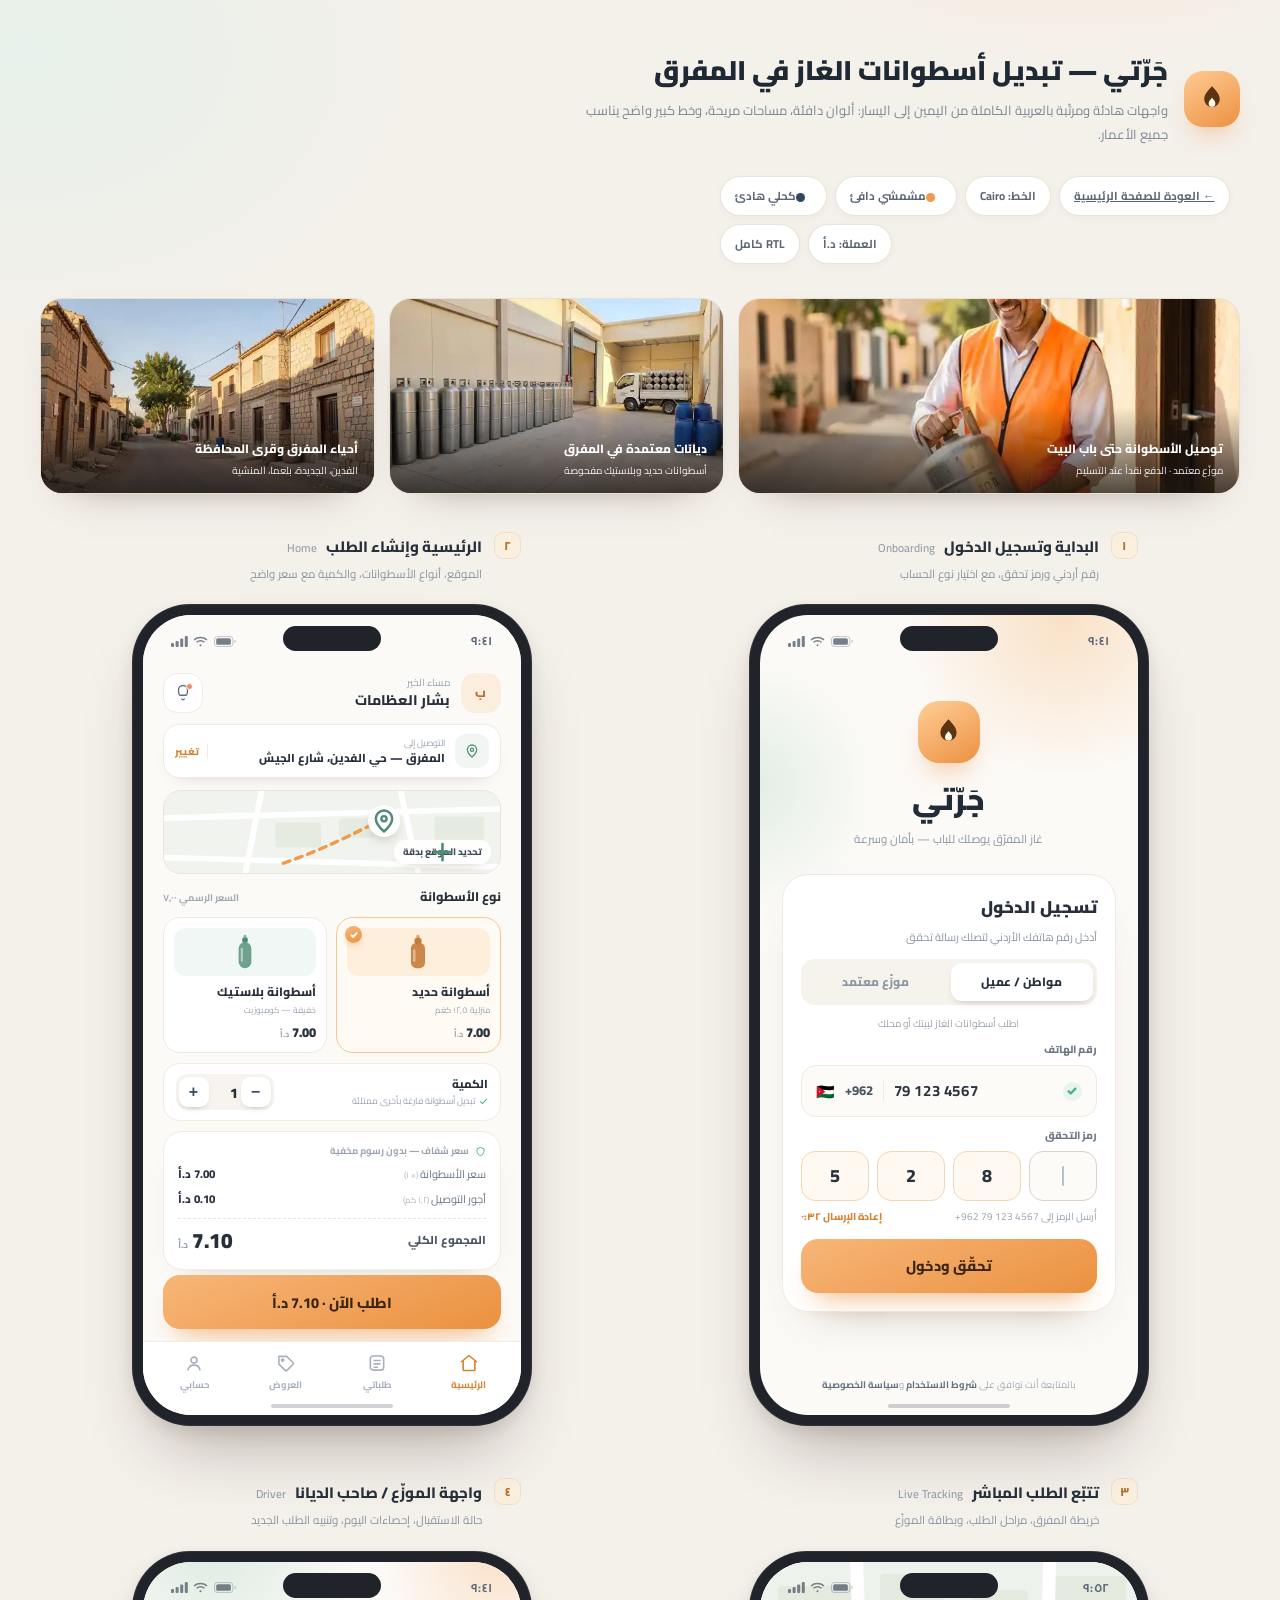
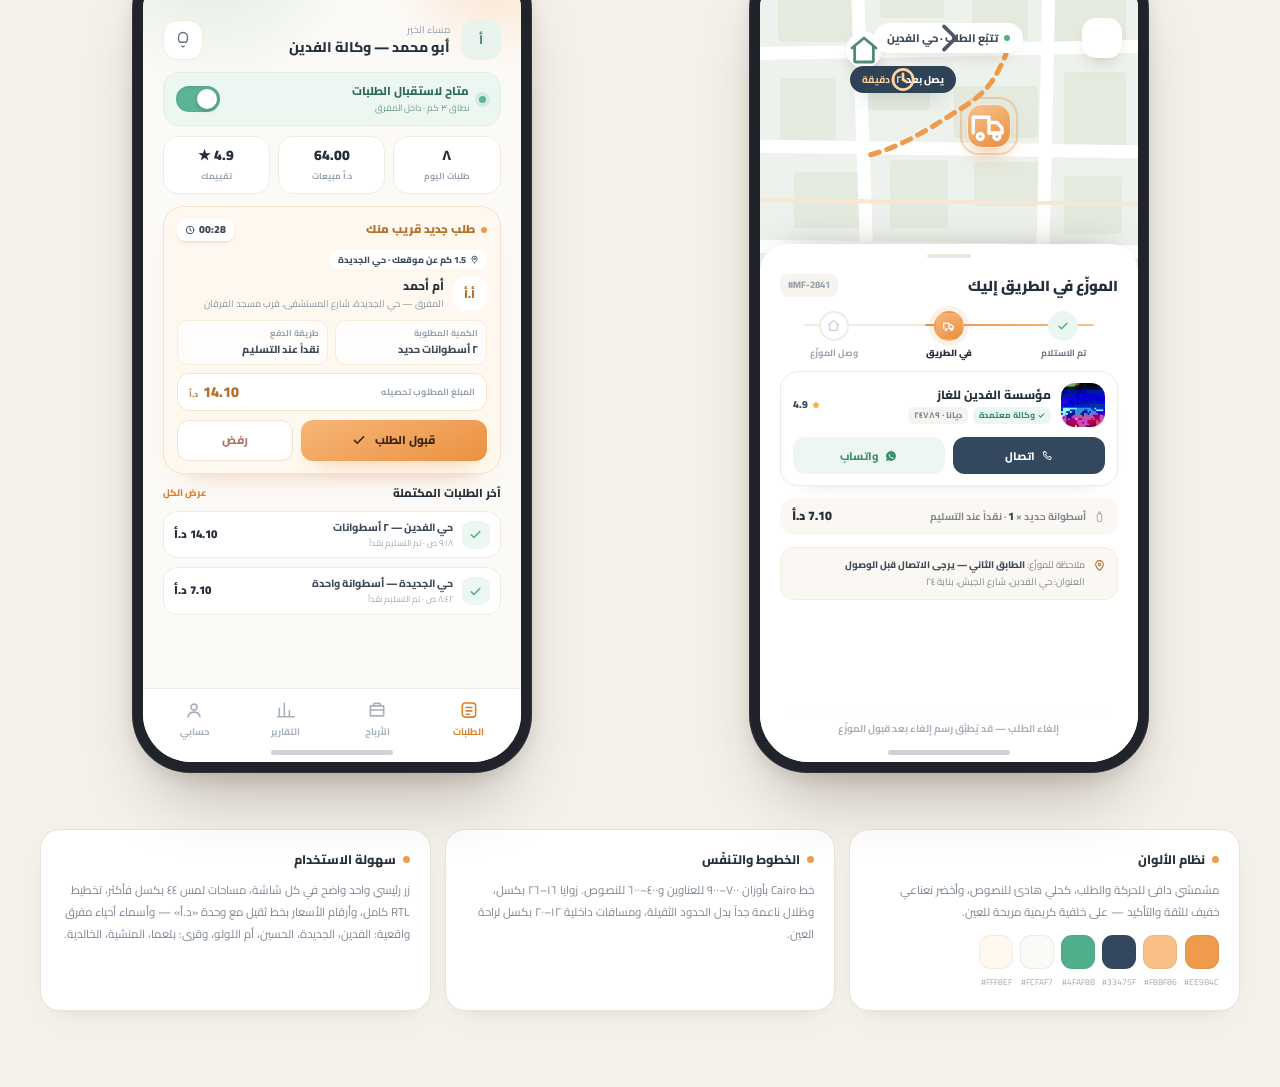
==== screens.html @ 7247aceb "feat: new landing page and Flutter app with auth, ordering and tracking Adds the RTL landing page as" ====
<!DOCTYPE html>
<html lang="ar" dir="rtl">
<head>
<meta charset="utf-8" />
<meta name="viewport" content="width=device-width, initial-scale=1" />
<title>جَرّتي — شاشات التطبيق | غاز المفرق</title>
<link rel="preconnect" href="https://fonts.googleapis.com">
<link rel="preconnect" href="https://fonts.gstatic.com" crossorigin>
<link href="https://fonts.googleapis.com/css2?family=Cairo:wght@400;500;600;700;800;900&display=swap" rel="stylesheet">
<link rel="stylesheet" href="styles.css">
<link rel="icon" href="image/png,%3Csvg xmlns='http://www.w3.org/2000/svg' viewBox='0 0 24 26'%3E%3Cpath d='M12 1.6c3.4 3.9 7.2 7.2 7.2 12.1a7.2 7.2 0 1 1-14.4 0C4.8 8.8 8.6 5.5 12 1.6Z' fill='%23EE9B4C'/%3E%3C/svg%3E">
</head>
<body>

<header class="page-head">
  <div class="brand">
    <div class="brand-mark">
      <svg width="26" height="29" viewBox="0 0 24 26" fill="none">
        <path d="M12 1.6c3.4 3.9 7.2 7.2 7.2 12.1a7.2 7.2 0 1 1-14.4 0C4.8 8.8 8.6 5.5 12 1.6Z" fill="#5B3512"/>
        <path d="M12 12.4c1.6 1.9 3.1 3.3 3.1 5.2a3.1 3.1 0 1 1-6.2 0c0-1.9 1.5-3.3 3.1-5.2Z" fill="#FFF6E8"/>
      </svg>
    </div>
    <div>
      <h1>جَرّتي — تبديل أسطوانات الغاز في المفرق</h1>
      <p>واجهات هادئة ومرتّبة بالعربية الكاملة من اليمين إلى اليسار: ألوان دافئة، مساحات مريحة، وخط كبير واضح يناسب جميع الأعمار.</p>
    </div>
  </div>
  <div class="meta">
    <a class="chip" href="index.html">← العودة للصفحة الرئيسية</a>
    <span class="chip">الخط: Cairo</span>
    <span class="chip"><span class="sw" style="background:#EE9B4C"></span>مشمشي دافئ</span>
    <span class="chip"><span class="sw" style="background:#33475F"></span>كحلي هادئ</span>
    <span class="chip">العملة: د.أ</span>
    <span class="chip">RTL كامل</span>
  </div>
</header>

<section class="hero-band">
  <figure class="hp">
    <img src="img/delivery.webp" alt="موزّع غاز يحمل أسطوانة إلى باب المنزل" />
    <figcaption>توصيل الأسطوانة حتى باب البيت<small>موزّع معتمد · الدفع نقداً عند التسليم</small></figcaption>
  </figure>
  <figure class="hp">
    <img src="img/warehouse.webp" alt="ديانا غاز في المفرق" />
    <figcaption>ديانات معتمدة في المفرق<small>أسطوانات حديد وبلاستيك مفحوصة</small></figcaption>
  </figure>
  <figure class="hp">
    <img src="img/mafraq.webp" alt="حي سكني في المفرق" />
    <figcaption>أحياء المفرق وقرى المحافظة<small>الفدين، الجديدة، بلعما، المنشية</small></figcaption>
  </figure>
</section>

<main class="screens">

  <!-- ======================= SCREEN 1 ======================= -->
  <section class="screen">
    <div class="cap">
      <b>١</b>
      <div>
        <h2>البداية وتسجيل الدخول <small>Onboarding</small></h2>
        <p>رقم أردني ورمز تحقق، مع اختيار نوع الحساب</p>
      </div>
    </div>

    <div class="device">
      <div class="phone">
        <div class="island"></div>
        <div class="statusbar">
          <span>٩:٤١</span>
          <div class="sig">
            <svg width="17" height="11" viewBox="0 0 17 11" fill="currentColor"><rect x="0" y="7" width="3" height="4" rx="1"/><rect x="4.6" y="5" width="3" height="6" rx="1"/><rect x="9.2" y="2.6" width="3" height="8.4" rx="1"/><rect x="13.8" y="0" width="3" height="11" rx="1"/></svg>
            <svg width="15" height="11" viewBox="0 0 16 12" fill="none" stroke="currentColor" stroke-width="1.6"><path d="M1 4.2A11 11 0 0 1 15 4.2"/><path d="M3.6 6.8a7.2 7.2 0 0 1 8.8 0"/><circle cx="8" cy="10" r="1.1" fill="currentColor" stroke="none"/></svg>
            <svg width="24" height="11" viewBox="0 0 24 12" fill="none"><rect x="0.6" y="0.6" width="20" height="10.8" rx="3" stroke="currentColor" stroke-opacity=".45"/><rect x="2.4" y="2.4" width="16" height="7.2" rx="1.8" fill="currentColor"/><path d="M22.4 4.2v3.6c1-.4 1.4-1 1.4-1.8s-.4-1.4-1.4-1.8Z" fill="currentColor" fill-opacity=".45"/></svg>
          </div>
        </div>

        <div class="scr-auth">
          <div class="auth-brand">
            <div class="logo-tile">
              <svg width="27" height="30" viewBox="0 0 24 26" fill="none">
                <path d="M12 1.6c3.4 3.9 7.2 7.2 7.2 12.1a7.2 7.2 0 1 1-14.4 0C4.8 8.8 8.6 5.5 12 1.6Z" fill="#5B3512"/>
                <path d="M12 12.4c1.6 1.9 3.1 3.3 3.1 5.2a3.1 3.1 0 1 1-6.2 0c0-1.9 1.5-3.3 3.1-5.2Z" fill="#FFF6E8"/>
              </svg>
            </div>
            <h1>جَرّتي</h1>
            <p>غاز المفرّق يوصلك للباب — بأمان وسرعة</p>
          </div>

          <div class="auth-card">
            <h2>تسجيل الدخول</h2>
            <p class="hint">أدخل رقم هاتفك الأردني لتصلك رسالة تحقق</p>

            <div class="seg">
              <div class="seg-opt on">مواطن / عميل</div>
              <div class="seg-opt">موزّع معتمد</div>
            </div>
            <p class="seg-note">اطلب أسطوانات الغاز لبيتك أو محلك</p>

            <label class="lab">رقم الهاتف</label>
            <div class="input">
              <span class="flag">🇯🇴</span>
              <span class="cc">+962</span>
              <span class="num">79 123 4567</span>
              <span class="ok">
                <svg width="10" height="10" viewBox="0 0 12 12" fill="none" stroke="currentColor" stroke-width="2.8" stroke-linecap="round" stroke-linejoin="round"><path d="M2 6.4 4.6 9 10 3.2"/></svg>
              </span>
            </div>

            <label class="lab">رمز التحقق</label>
            <div class="otp-row">
              <div class="otp filled">5</div>
              <div class="otp filled">2</div>
              <div class="otp filled">8</div>
              <div class="otp caret"></div>
            </div>
            <div class="otp-meta">
              <span>أُرسل الرمز إلى ‎+962 79 123 4567‎</span>
              <b>إعادة الإرسال ٠:٣٢</b>
            </div>

            <button class="btn btn-primary">تحقّق ودخول</button>
          </div>

          <p class="terms">بالمتابعة أنت توافق على <b>شروط الاستخدام</b> و<b>سياسة الخصوصية</b></p>
        </div>

        <div class="home-ind"></div>
      </div>
    </div>
  </section>

  <!-- ======================= SCREEN 2 ======================= -->
  <section class="screen">
    <div class="cap">
      <b>٢</b>
      <div>
        <h2>الرئيسية وإنشاء الطلب <small>Home</small></h2>
        <p>الموقع، أنواع الأسطوانات، والكمية مع سعر واضح</p>
      </div>
    </div>

    <div class="device">
      <div class="phone">
        <div class="island"></div>
        <div class="statusbar">
          <span>٩:٤١</span>
          <div class="sig">
            <svg width="17" height="11" viewBox="0 0 17 11" fill="currentColor"><rect x="0" y="7" width="3" height="4" rx="1"/><rect x="4.6" y="5" width="3" height="6" rx="1"/><rect x="9.2" y="2.6" width="3" height="8.4" rx="1"/><rect x="13.8" y="0" width="3" height="11" rx="1"/></svg>
            <svg width="15" height="11" viewBox="0 0 16 12" fill="none" stroke="currentColor" stroke-width="1.6"><path d="M1 4.2A11 11 0 0 1 15 4.2"/><path d="M3.6 6.8a7.2 7.2 0 0 1 8.8 0"/><circle cx="8" cy="10" r="1.1" fill="currentColor" stroke="none"/></svg>
            <svg width="24" height="11" viewBox="0 0 24 12" fill="none"><rect x="0.6" y="0.6" width="20" height="10.8" rx="3" stroke="currentColor" stroke-opacity=".45"/><rect x="2.4" y="2.4" width="16" height="7.2" rx="1.8" fill="currentColor"/><path d="M22.4 4.2v3.6c1-.4 1.4-1 1.4-1.8s-.4-1.4-1.4-1.8Z" fill="currentColor" fill-opacity=".45"/></svg>
          </div>
        </div>

        <div class="app-head">
          <div class="greet-row">
            <div class="avatar">ب</div>
            <div class="greet">
              <span>مساء الخير</span>
              <b>بشار العظامات</b>
            </div>
            <div class="icon-btn">
              <svg width="18" height="18" viewBox="0 0 24 24" fill="none" stroke="currentColor" stroke-width="1.8" stroke-linecap="round"><path d="M18 8a6 6 0 1 0-12 0c0 6 2 7 2 7h8s2-1 2-7Z"/><path d="M10.3 20a2 2 0 0 0 3.4 0"/></svg>
              <span class="dot"></span>
            </div>
          </div>

          <div class="loc-pill">
            <span class="loc-ico">
              <svg width="16" height="16" viewBox="0 0 24 24" fill="none" stroke="currentColor" stroke-width="1.9" stroke-linecap="round" stroke-linejoin="round"><path d="M12 21s7-6.1 7-11a7 7 0 1 0-14 0c0 4.9 7 11 7 11Z"/><circle cx="12" cy="10" r="2.4"/></svg>
            </span>
            <div class="lt">
              <span>التوصيل إلى</span>
              <b>المفرق — حي الفدين، شارع الجيش</b>
            </div>
            <span class="loc-change">تغيير</span>
          </div>
        </div>

        <div class="map-strip">
          <svg viewBox="0 0 338 84" preserveAspectRatio="none">
            <rect width="338" height="84" fill="#F1F3EE"/>
            <g stroke="#FFFFFF" stroke-width="6" stroke-linecap="round">
              <path d="M-10 28 L348 18"/>
              <path d="M-10 68 L348 78"/>
              <path d="M100 -10 L80 94"/>
              <path d="M236 -10 L258 94"/>
            </g>
            <g fill="#E6EBE2">
              <rect x="112" y="32" width="46" height="26" rx="3"/>
              <rect x="176" y="28" width="36" height="20" rx="3"/>
              <rect x="272" y="26" width="50" height="24" rx="3"/>
            </g>
            <path d="M120 74 C 160 60, 190 44, 218 30" fill="none" stroke="#EE9B4C" stroke-width="3.5" stroke-linecap="round" stroke-dasharray="7 6"/>
          </svg>
          <div class="marker" style="left:61%;top:14px;width:32px;height:32px;border-radius:50%;background:#fff;color:#4E8C74;border:2.5px solid #fff;box-shadow:0 6px 14px -8px rgba(60,48,34,.6)">
            <svg width="14" height="14" viewBox="0 0 24 24" fill="none" stroke="currentColor" stroke-width="2.1" stroke-linecap="round" stroke-linejoin="round"><path d="M12 21s7-6.1 7-11a7 7 0 1 0-14 0c0 4.9 7 11 7 11Z"/><circle cx="12" cy="10" r="2.2"/></svg>
          </div>
          <div class="mm-chip">
            <svg width="10" height="10" viewBox="0 0 24 24" fill="none" stroke="#4E8C74" stroke-width="2.6" stroke-linecap="round"><path d="M4 12h16M12 4v16"/></svg>
            تحديد الموقع بدقة
          </div>
        </div>

        <div class="body-pad">
          <div class="sec-head">
            <h3>نوع الأسطوانة</h3>
            <span>السعر الرسمي ٧٫٠٠</span>
          </div>

          <div class="cyl-grid">
            <div class="cyl on">
              <div class="sel">
                <svg width="8" height="8" viewBox="0 0 12 12" fill="none" stroke="currentColor" stroke-width="2.8" stroke-linecap="round" stroke-linejoin="round"><path d="M2 6.4 4.6 9 10 3.2"/></svg>
              </div>
              <div class="art">
                <svg width="24" height="38" viewBox="0 0 34 52" fill="none">
                  <rect x="7" y="13" width="20" height="36" rx="8" fill="currentColor" opacity=".9"/>
                  <rect x="12" y="6" width="10" height="9" rx="3" fill="currentColor"/>
                  <rect x="14.5" y="2" width="5" height="5" rx="2" fill="currentColor" opacity=".65"/>
                  <rect x="10" y="22" width="3.5" height="18" rx="1.8" fill="#fff" opacity=".4"/>
                </svg>
              </div>
              <h4>أسطوانة حديد</h4>
              <div class="sub">منزلية ١٢٫٥ كغم</div>
              <div class="pr">7.00 <i>د.أ</i></div>
            </div>

            <div class="cyl two">
              <div class="art">
                <svg width="24" height="38" viewBox="0 0 34 52" fill="none">
                  <rect x="8" y="12" width="18" height="37" rx="9" fill="currentColor" opacity=".8"/>
                  <rect x="13" y="5" width="8" height="8" rx="3" fill="currentColor"/>
                  <rect x="15" y="1.5" width="4" height="4" rx="2" fill="currentColor" opacity=".65"/>
                  <rect x="11" y="20" width="3" height="20" rx="1.5" fill="#fff" opacity=".5"/>
                </svg>
              </div>
              <h4>أسطوانة بلاستيك</h4>
              <div class="sub">خفيفة — كومبوزيت</div>
              <div class="pr">7.00 <i>د.أ</i></div>
            </div>
          </div>

          <div class="qty-row">
            <div class="qt">
              <b>الكمية</b>
              <span>
                <svg width="9" height="9" viewBox="0 0 24 24" fill="none" stroke="#4FAF8B" stroke-width="3" stroke-linecap="round"><path d="M4 12.5 9 17.5 20 6.5"/></svg>
                تبديل أسطوانة فارغة بأخرى ممتلئة
              </span>
            </div>
            <div class="stepper">
              <button type="button">−</button>
              <span class="n">1</span>
              <button type="button">+</button>
            </div>
          </div>

          <div class="price-card">
            <div class="ph">
              <svg width="11" height="11" viewBox="0 0 24 24" fill="none" stroke="#4FAF8B" stroke-width="2"><path d="M12 3l7.5 3v5.5c0 4.6-3.1 8.3-7.5 9.5-4.4-1.2-7.5-4.9-7.5-9.5V6L12 3Z"/></svg>
              سعر شفاف — بدون رسوم مخفية
            </div>
            <div class="prow"><span>سعر الأسطوانة <span class="dash">(× ١)</span></span><b>7.00 د.أ</b></div>
            <div class="prow"><span>أجور التوصيل <span class="dash">(١٫٢ كم)</span></span><b>0.10 د.أ</b></div>
            <div class="pdiv"></div>
            <div class="ptotal">
              <span>المجموع الكلي</span>
              <span class="amt">7.10 <i>د.أ</i></span>
            </div>
          </div>
        </div>

        <div class="cta-wrap">
          <button class="btn btn-primary">
            اطلب الآن · 7.10 د.أ
          </button>
        </div>

        <nav class="tabbar">
          <div class="tab on">
            <span class="tart"><svg width="20" height="20" viewBox="0 0 24 24" fill="none" stroke="currentColor" stroke-width="1.9" stroke-linecap="round" stroke-linejoin="round"><path d="M3 10.5 12 3l9 7.5"/><path d="M5 9.8V20a1 1 0 0 0 1 1h12a1 1 0 0 0 1-1V9.8"/></svg></span>
            الرئيسية
          </div>
          <div class="tab">
            <span class="tart"><svg width="20" height="20" viewBox="0 0 24 24" fill="none" stroke="currentColor" stroke-width="1.9" stroke-linecap="round" stroke-linejoin="round"><rect x="4" y="3.5" width="16" height="17" rx="3.5"/><path d="M8.5 9h7M8.5 13h7M8.5 17h4"/></svg></span>
            طلباتي
          </div>
          <div class="tab">
            <span class="tart"><svg width="20" height="20" viewBox="0 0 24 24" fill="none" stroke="currentColor" stroke-width="1.9" stroke-linecap="round" stroke-linejoin="round"><path d="M20.5 13.5 13.5 20.5a2 2 0 0 1-2.8 0L3.5 13.3V4h9.3l7.7 7.7a1.9 1.9 0 0 1 0 1.8Z"/><circle cx="8" cy="8.4" r="1.3"/></svg></span>
            العروض
          </div>
          <div class="tab">
            <span class="tart"><svg width="20" height="20" viewBox="0 0 24 24" fill="none" stroke="currentColor" stroke-width="1.9" stroke-linecap="round" stroke-linejoin="round"><circle cx="12" cy="8.5" r="3.6"/><path d="M4.8 20.2a7.4 7.4 0 0 1 14.4 0"/></svg></span>
            حسابي
          </div>
        </nav>

        <div class="home-ind"></div>
      </div>
    </div>
  </section>

  <!-- ======================= SCREEN 3 ======================= -->
  <section class="screen">
    <div class="cap">
      <b>٣</b>
      <div>
        <h2>تتبّع الطلب المباشر <small>Live Tracking</small></h2>
        <p>خريطة المفرق، مراحل الطلب، وبطاقة الموزّع</p>
      </div>
    </div>

    <div class="device">
      <div class="phone">
        <div class="island"></div>
        <div class="statusbar">
          <span>٩:٥٢</span>
          <div class="sig">
            <svg width="17" height="11" viewBox="0 0 17 11" fill="currentColor"><rect x="0" y="7" width="3" height="4" rx="1"/><rect x="4.6" y="5" width="3" height="6" rx="1"/><rect x="9.2" y="2.6" width="3" height="8.4" rx="1"/><rect x="13.8" y="0" width="3" height="11" rx="1"/></svg>
            <svg width="15" height="11" viewBox="0 0 16 12" fill="none" stroke="currentColor" stroke-width="1.6"><path d="M1 4.2A11 11 0 0 1 15 4.2"/><path d="M3.6 6.8a7.2 7.2 0 0 1 8.8 0"/><circle cx="8" cy="10" r="1.1" fill="currentColor" stroke="none"/></svg>
            <svg width="24" height="11" viewBox="0 0 24 12" fill="none"><rect x="0.6" y="0.6" width="20" height="10.8" rx="3" stroke="currentColor" stroke-opacity=".45"/><rect x="2.4" y="2.4" width="16" height="7.2" rx="1.8" fill="currentColor"/><path d="M22.4 4.2v3.6c1-.4 1.4-1 1.4-1.8s-.4-1.4-1.4-1.8Z" fill="currentColor" fill-opacity=".45"/></svg>
          </div>
        </div>

        <div class="map">
          <svg viewBox="0 0 378 308" preserveAspectRatio="none">
            <rect width="378" height="308" fill="#EEF2EC"/>
            <g fill="#E4EADE">
              <rect x="18" y="24" width="78" height="56" rx="4"/>
              <rect x="120" y="12" width="64" height="44" rx="4"/>
              <rect x="212" y="28" width="56" height="50" rx="4"/>
              <rect x="294" y="14" width="72" height="68" rx="4"/>
              <rect x="20" y="116" width="56" height="62" rx="4"/>
              <rect x="102" y="104" width="68" height="44" rx="4"/>
              <rect x="194" y="124" width="84" height="52" rx="4"/>
              <rect x="304" y="110" width="62" height="76" rx="4"/>
              <rect x="34" y="210" width="72" height="56" rx="4"/>
              <rect x="130" y="198" width="58" height="68" rx="4"/>
              <rect x="214" y="200" width="68" height="44" rx="4"/>
              <rect x="304" y="214" width="58" height="58" rx="4"/>
            </g>
            <g stroke="#FFFFFF" stroke-width="13" stroke-linecap="round">
              <path d="M-20 92 L400 84"/>
              <path d="M-20 184 L400 190"/>
              <path d="M-20 284 L400 290"/>
              <path d="M96 -20 L108 330"/>
              <path d="M290 -20 L282 330"/>
            </g>
            <g stroke="#F7E7D4" stroke-width="4">
              <path d="M-20 238 L400 242"/>
            </g>
            <path d="M106 194 C 146 184, 176 162, 202 146 S 236 116, 246 92"
                  fill="none" stroke="#EE9B4C" stroke-width="5" stroke-linecap="round" stroke-dasharray="9 8">
              <animate attributeName="stroke-dashoffset" from="34" to="0" dur="1.2s" repeatCount="indefinite"/>
            </path>
          </svg>

          <div class="map-top">
            <div class="mbtn">
              <svg width="17" height="17" viewBox="0 0 24 24" fill="none" stroke="currentColor" stroke-width="2.2" stroke-linecap="round" stroke-linejoin="round"><path d="M9 5l7 7-7 7"/></svg>
            </div>
            <div class="mpill">
              <span style="width:6px;height:6px;border-radius:50%;background:#4FAF8B;display:inline-block"></span>
              تتبّع الطلب · حي الفدين
            </div>
            <div class="mbtn" style="opacity:0;pointer-events:none"></div>
          </div>

          <div class="eta">
            <svg width="11" height="11" viewBox="0 0 24 24" fill="none" stroke="#FFD3A0" stroke-width="2.4" stroke-linecap="round"><circle cx="12" cy="12" r="9"/><path d="M12 7v5.2l3.2 2"/></svg>
            يصل بعد <b>١٢ دقيقة</b>
          </div>

          <div class="marker home">
            <svg width="15" height="15" viewBox="0 0 24 24" fill="none" stroke="currentColor" stroke-width="2.1" stroke-linecap="round" stroke-linejoin="round"><path d="M3 10.5 12 3l9 7.5"/><path d="M5 9.8V20a1 1 0 0 0 1 1h12a1 1 0 0 0 1-1V9.8"/></svg>
          </div>

          <div class="marker driver">
            <svg width="21" height="21" viewBox="0 0 24 24" fill="none" stroke="currentColor" stroke-width="1.9" stroke-linecap="round" stroke-linejoin="round"><path d="M3 16V7h9v9"/><path d="M12 10h4.5l3 3.2V16h-7.5"/><circle cx="7" cy="18" r="1.7"/><circle cx="16.5" cy="18" r="1.7"/></svg>
          </div>
        </div>

        <div class="sheet">
          <div class="handle"></div>
          <div class="sheet-head">
            <b>الموزّع في الطريق إليك</b>
            <span class="ordno">#MF-2841</span>
          </div>

          <div class="steps">
            <span class="line"></span>
            <span class="fill"></span>
            <div class="step done">
              <span class="bub">
                <svg width="12" height="12" viewBox="0 0 24 24" fill="none" stroke="currentColor" stroke-width="3" stroke-linecap="round" stroke-linejoin="round"><path d="M4 12.5 9 17.5 20 6.5"/></svg>
              </span>
              <span>تم الاستلام</span>
            </div>
            <div class="step now">
              <span class="bub">
                <svg width="14" height="14" viewBox="0 0 24 24" fill="none" stroke="currentColor" stroke-width="2" stroke-linecap="round" stroke-linejoin="round"><path d="M3 16V7h9v9"/><path d="M12 10h4.5l3 3.2V16h-7.5"/><circle cx="7" cy="18" r="1.6"/><circle cx="16.5" cy="18" r="1.6"/></svg>
              </span>
              <span>في الطريق</span>
            </div>
            <div class="step">
              <span class="bub">
                <svg width="13" height="13" viewBox="0 0 24 24" fill="none" stroke="currentColor" stroke-width="2" stroke-linecap="round" stroke-linejoin="round"><path d="M3 10.5 12 3l9 7.5"/><path d="M5 9.8V20a1 1 0 0 0 1 1h12a1 1 0 0 0 1-1V9.8"/></svg>
              </span>
              <span>وصل الموزّع</span>
            </div>
          </div>

          <div class="driver">
            <div class="driver-top">
              <img src="avatar.jpg" alt="صورة الموزّع" />
              <div class="dv">
                <b>مؤسسة الفدين للغاز</b>
                <div class="badge-row">
                  <span class="vbadge">
                    <svg width="7" height="7" viewBox="0 0 24 24" fill="none" stroke="currentColor" stroke-width="3.6" stroke-linecap="round" stroke-linejoin="round"><path d="M4 12.5 9 17.5 20 6.5"/></svg>
                    وكالة معتمدة
                  </span>
                  <span class="plate">ديانا · ٢٤٧٨٩</span>
                </div>
              </div>
              <div class="rate">
                <svg width="10" height="10" viewBox="0 0 24 24" fill="currentColor"><path d="M12 2.6l2.9 6 6.6.9-4.8 4.6 1.2 6.5-5.9-3.2-5.9 3.2 1.2-6.5L2.5 9.5l6.6-.9 2.9-6Z"/></svg>
                4.9
              </div>
            </div>
            <div class="driver-actions">
              <button class="dbtn call">
                <svg width="12" height="12" viewBox="0 0 24 24" fill="none" stroke="currentColor" stroke-width="2" stroke-linecap="round" stroke-linejoin="round"><path d="M6.5 3.5h3l1.5 4-2 1.4a11 11 0 0 0 5.6 5.6l1.4-2 4 1.5v3a2 2 0 0 1-2.2 2A16.6 16.6 0 0 1 4.5 5.7a2 2 0 0 1 2-2.2Z"/></svg>
                اتصال
              </button>
              <button class="dbtn wa">
                <svg width="12" height="12" viewBox="0 0 24 24" fill="currentColor"><path d="M12 2a9.9 9.9 0 0 0-8.5 15L2 22l5.2-1.4A9.9 9.9 0 1 0 12 2Zm5.3 14c-.2.6-1.2 1.2-1.7 1.2-.5.1-1 .1-1.7-.1a11.6 11.6 0 0 1-5.6-4.6c-.6-1-.9-1.8-.7-2.5.1-.5.6-1.2 1-1.4.3-.2.8-.1 1 .3l.7 1.5c.1.3 0 .5-.2.7l-.5.5c-.1.2-.2.4 0 .6a8 8 0 0 0 3 2.7c.3.1.5 0 .6-.1l.6-.7c.2-.2.4-.2.7-.1l1.5.8c.3.2.4.7.3 1Z"/></svg>
                واتساب
              </button>
            </div>
          </div>

          <div class="sumline">
            <div class="sl">
              <svg width="13" height="13" viewBox="0 0 34 52" fill="none" stroke="#7E8895" stroke-width="2.8"><rect x="8" y="14" width="18" height="33" rx="8"/><rect x="13" y="7" width="8" height="7" rx="2.5"/></svg>
              <span>أسطوانة حديد × <b>1</b> · نقداً عند التسليم</span>
            </div>
            <div class="tot">7.10 د.أ</div>
          </div>

          <div class="tnote">
            <svg width="13" height="13" viewBox="0 0 24 24" fill="none" stroke="currentColor" stroke-width="2" stroke-linecap="round" stroke-linejoin="round"><path d="M12 21s7-6.1 7-11a7 7 0 1 0-14 0c0 4.9 7 11 7 11Z"/><circle cx="12" cy="10" r="2.2"/></svg>
            <span>ملاحظة للموزّع: <b>الطابق الثاني — يرجى الاتصال قبل الوصول</b><br>العنوان: حي الفدين، شارع الجيش، بناية ٢٤</span>
          </div>
        </div>

        <div class="track-foot">
          <button class="cancel">إلغاء الطلب — قد يُطبَّق رسم إلغاء بعد قبول الموزّع</button>
        </div>

        <div class="home-ind"></div>
      </div>
    </div>
  </section>

  <!-- ======================= SCREEN 4 ======================= -->
  <section class="screen">
    <div class="cap">
      <b>٤</b>
      <div>
        <h2>واجهة الموزّع / صاحب الديانا <small>Driver</small></h2>
        <p>حالة الاستقبال، إحصاءات اليوم، وتنبيه الطلب الجديد</p>
      </div>
    </div>

    <div class="device">
      <div class="phone">
        <div class="island"></div>
        <div class="statusbar">
          <span>٩:٤١</span>
          <div class="sig">
            <svg width="17" height="11" viewBox="0 0 17 11" fill="currentColor"><rect x="0" y="7" width="3" height="4" rx="1"/><rect x="4.6" y="5" width="3" height="6" rx="1"/><rect x="9.2" y="2.6" width="3" height="8.4" rx="1"/><rect x="13.8" y="0" width="3" height="11" rx="1"/></svg>
            <svg width="15" height="11" viewBox="0 0 16 12" fill="none" stroke="currentColor" stroke-width="1.6"><path d="M1 4.2A11 11 0 0 1 15 4.2"/><path d="M3.6 6.8a7.2 7.2 0 0 1 8.8 0"/><circle cx="8" cy="10" r="1.1" fill="currentColor" stroke="none"/></svg>
            <svg width="24" height="11" viewBox="0 0 24 12" fill="none"><rect x="0.6" y="0.6" width="20" height="10.8" rx="3" stroke="currentColor" stroke-opacity=".45"/><rect x="2.4" y="2.4" width="16" height="7.2" rx="1.8" fill="currentColor"/><path d="M22.4 4.2v3.6c1-.4 1.4-1 1.4-1.8s-.4-1.4-1.4-1.8Z" fill="currentColor" fill-opacity=".45"/></svg>
          </div>
        </div>

        <div class="d-head">
          <div class="greet-row">
            <div class="avatar">أ</div>
            <div class="greet">
              <span>مساء الخير</span>
              <b>أبو محمد — وكالة الفدين</b>
            </div>
            <div class="icon-btn">
              <svg width="18" height="18" viewBox="0 0 24 24" fill="none" stroke="currentColor" stroke-width="1.8" stroke-linecap="round"><path d="M18 8a6 6 0 1 0-12 0c0 6 2 7 2 7h8s2-1 2-7Z"/><path d="M10.3 20a2 2 0 0 0 3.4 0"/></svg>
            </div>
          </div>

          <div class="avail">
            <span class="live-dot"></span>
            <div class="tx">
              <b>متاح لاستقبال الطلبات</b>
              <span>نطاق ٣ كم · داخل المفرق</span>
            </div>
            <div class="switch"></div>
          </div>

          <div class="d-stats">
            <div class="stat"><b>٨</b><span>طلبات اليوم</span></div>
            <div class="stat"><b>64.00</b><span>د.أ مبيعات</span></div>
            <div class="stat"><b>4.9 ★</b><span>تقييمك</span></div>
          </div>
        </div>

        <div class="d-body">
          <div class="neworder">
            <div class="no-head">
              <div class="ttl"><span class="dot"></span> طلب جديد قريب منك</div>
              <div class="timer">
                <svg width="10" height="10" viewBox="0 0 24 24" fill="none" stroke="currentColor" stroke-width="2.4" stroke-linecap="round"><circle cx="12" cy="12" r="9"/><path d="M12 7.5v5l3 1.8"/></svg>
                00:28
              </div>
            </div>

            <div class="dist">
              <svg width="9" height="9" viewBox="0 0 24 24" fill="none" stroke="currentColor" stroke-width="2.4" stroke-linecap="round" stroke-linejoin="round"><path d="M12 21s7-6.1 7-11a7 7 0 1 0-14 0c0 4.9 7 11 7 11Z"/><circle cx="12" cy="10" r="2.2"/></svg>
              1.5 كم عن موقعك · حي الجديدة
            </div>

            <div class="cust">
              <div class="cav">أ.أ</div>
              <div class="cinfo">
                <b>أم أحمد</b>
                <span>المفرق — حي الجديدة، شارع المستشفى، قرب مسجد الفرقان</span>
              </div>
            </div>

            <div class="odetails">
              <div class="od">الكمية المطلوبة <b>٢ أسطوانات حديد</b></div>
              <div class="od">طريقة الدفع <b>نقداً عند التسليم</b></div>
            </div>

            <div class="cash">
              <span>المبلغ المطلوب تحصيله</span>
              <b>14.10 <i>د.أ</i></b>
            </div>

            <div class="o-actions">
              <button class="btn btn-primary">
                قبول الطلب
                <svg width="14" height="14" viewBox="0 0 24 24" fill="none" stroke="currentColor" stroke-width="2.8" stroke-linecap="round" stroke-linejoin="round"><path d="M4 12.5 9 17.5 20 6.5"/></svg>
              </button>
              <button class="btn reject">رفض</button>
            </div>
          </div>

          <div class="listhead">
            <h3>آخر الطلبات المكتملة</h3>
            <a href="#">عرض الكل</a>
          </div>

          <div class="hist">
            <div class="hi">
              <svg width="13" height="13" viewBox="0 0 24 24" fill="none" stroke="currentColor" stroke-width="2.8" stroke-linecap="round" stroke-linejoin="round"><path d="M4 12.5 9 17.5 20 6.5"/></svg>
            </div>
            <div class="htx">
              <b>حي الفدين — ٢ أسطوانات</b>
              <span>٩:١٨ ص · تم التسليم نقداً</span>
            </div>
            <div class="amt">14.10 د.أ</div>
          </div>

          <div class="hist">
            <div class="hi">
              <svg width="13" height="13" viewBox="0 0 24 24" fill="none" stroke="currentColor" stroke-width="2.8" stroke-linecap="round" stroke-linejoin="round"><path d="M4 12.5 9 17.5 20 6.5"/></svg>
            </div>
            <div class="htx">
              <b>حي الجديدة — أسطوانة واحدة</b>
              <span>٨:٤٢ ص · تم التسليم نقداً</span>
            </div>
            <div class="amt">7.10 د.أ</div>
          </div>
        </div>

        <nav class="tabbar">
          <div class="tab on">
            <span class="tart"><svg width="20" height="20" viewBox="0 0 24 24" fill="none" stroke="currentColor" stroke-width="1.9" stroke-linecap="round" stroke-linejoin="round"><rect x="4" y="3.5" width="16" height="17" rx="3.5"/><path d="M8.5 9h7M8.5 13h7M8.5 17h4"/></svg></span>
            الطلبات
          </div>
          <div class="tab">
            <span class="tart"><svg width="20" height="20" viewBox="0 0 24 24" fill="none" stroke="currentColor" stroke-width="1.9" stroke-linecap="round" stroke-linejoin="round"><path d="M4 7h16v12H4z"/><path d="M8 7V5.5A1.5 1.5 0 0 1 9.5 4h5A1.5 1.5 0 0 1 16 5.5V7"/><path d="M4 12h16"/></svg></span>
            الأرباح
          </div>
          <div class="tab">
            <span class="tart"><svg width="20" height="20" viewBox="0 0 24 24" fill="none" stroke="currentColor" stroke-width="1.9" stroke-linecap="round" stroke-linejoin="round"><path d="M4 20V10M10 20V4M16 20v-7M22 20H2"/></svg></span>
            التقارير
          </div>
          <div class="tab">
            <span class="tart"><svg width="20" height="20" viewBox="0 0 24 24" fill="none" stroke="currentColor" stroke-width="1.9" stroke-linecap="round" stroke-linejoin="round"><circle cx="12" cy="8.5" r="3.6"/><path d="M4.8 20.2a7.4 7.4 0 0 1 14.4 0"/></svg></span>
            حسابي
          </div>
        </nav>

        <div class="home-ind"></div>
      </div>
    </div>
  </section>

</main>

<section class="notes">
  <div class="note">
    <h4>نظام الألوان</h4>
    <p>مشمشي دافئ للحركة والطلب، كحلي هادئ للنصوص، وأخضر نعناعي خفيف للثقة والتأكيد — على خلفية كريمية مريحة للعين.</p>
    <div class="sws">
      <div><i style="background:#EE9B4C"></i><em>#EE9B4C</em></div>
      <div><i style="background:#F8BF86"></i><em>#F8BF86</em></div>
      <div><i style="background:#33475F"></i><em>#33475F</em></div>
      <div><i style="background:#4FAF8B"></i><em>#4FAF8B</em></div>
      <div><i style="background:#FCFAF7"></i><em>#FCFAF7</em></div>
      <div><i style="background:#FFF8EF"></i><em>#FFF8EF</em></div>
    </div>
  </div>
  <div class="note">
    <h4>الخطوط والتنفّس</h4>
    <p>خط Cairo بأوزان ٧٠٠–٩٠٠ للعناوين و٤٠٠–٦٠٠ للنصوص. زوايا ١٦–٢٦ بكسل، وظلال ناعمة جداً بدل الحدود الثقيلة، ومسافات داخلية ١٢–٢٠ بكسل لراحة العين.</p>
  </div>
  <div class="note">
    <h4>سهولة الاستخدام</h4>
    <p>زر رئيسي واحد واضح في كل شاشة، مساحات لمس ٤٤ بكسل فأكثر، تخطيط RTL كامل، وأرقام الأسعار بخط ثقيل مع وحدة «د.أ» — وأسماء أحياء مفرق واقعية: الفدين، الجديدة، الحسين، أم اللولو، وقرى: بلعما، المنشية، الخالدية.</p>
  </div>
</section>

</body>
</html>
---- styles.css ----
*{box-sizing:border-box}
  html,body{margin:0;padding:0}

  :root{
    --ink:#2A333F;
    --ink2:#4C5764;
    --muted:#7E8895;
    --line:#EFE9E0;
    --card:#FFFFFF;
    --screen:#FCFAF7;
    --accent:#EE9B4C;
    --accent-soft:#F8BF86;
    --accent-deep:#D8812C;
    --cream:#FFF8EF;
    --navy:#33475F;
    --green:#4FAF8B;
    --green-soft:#EDF7F2;
  }

  body{
    font-family:'Cairo',-apple-system,'Segoe UI',sans-serif;
    background:
      radial-gradient(760px 540px at 84% -10%, #FBE7D2 0%, rgba(251,231,210,0) 62%),
      radial-gradient(700px 500px at 2% 2%, #E8F1EB 0%, rgba(232,241,235,0) 60%),
      radial-gradient(600px 420px at 50% 110%, #F6EFE4 0%, rgba(246,239,228,0) 62%),
      #F4F0EA;
    color:var(--ink);
    min-height:100vh;
    -webkit-font-smoothing:antialiased;
  }

  /* ================= page header ================= */
  .page-head{
    max-width:1780px;margin:0 auto;padding:52px 40px 34px;
    display:flex;flex-wrap:wrap;gap:30px;align-items:flex-end;justify-content:space-between;
  }
  .brand{display:flex;gap:16px;align-items:center}
  .brand-mark{
    width:56px;height:56px;border-radius:19px;flex:0 0 auto;display:grid;place-items:center;
    background:linear-gradient(150deg,#FFCB93,#EC9142);
    box-shadow:0 14px 26px -14px rgba(236,145,66,.8);
  }
  .brand h1{font-size:27px;line-height:1.4;margin:0 0 8px;font-weight:900;color:#1F2933}
  .brand p{margin:0;color:#7C8794;font-size:13px;line-height:1.85;max-width:590px}
  .meta{display:flex;flex-wrap:wrap;gap:8px;justify-content:flex-end;max-width:520px}
  .chip{
    font-size:11.5px;font-weight:700;padding:8px 14px;border-radius:999px;
    background:#fff;border:1px solid #EAE3D8;color:#5A6673;
    box-shadow:0 2px 6px rgba(90,78,58,.045);
  }
  .sw{display:inline-block;width:9px;height:9px;border-radius:50%;margin-inline-start:7px;vertical-align:middle}

  /* ================= photo band ================= */
  .hero-band{
    max-width:1780px;margin:0 auto;padding:0 40px 30px;
    display:grid;grid-template-columns:1.5fr 1fr 1fr;gap:14px;
  }
  .hp{
    position:relative;height:196px;border-radius:22px;overflow:hidden;
    border:1px solid #E7E0D5;background:#EDE6DC;
    box-shadow:0 20px 40px -34px rgba(80,64,44,.75);margin:0;
  }
  .hp img{width:100%;height:100%;object-fit:cover;display:block}
  .hp figcaption{
    position:absolute;inset-inline:0;bottom:0;padding:30px 16px 13px;
    background:linear-gradient(0deg,rgba(28,23,19,.76),rgba(28,23,19,0));
    color:#fff;font-size:12px;font-weight:800;
  }
  .hp figcaption small{display:block;font-weight:500;font-size:10px;opacity:.85;margin-top:1px}

  /* ================= screens grid ================= */
  .screens{
    max-width:1780px;margin:0 auto;padding:8px 40px 26px;
    display:grid;grid-template-columns:repeat(auto-fit,minmax(392px,1fr));
    gap:52px 34px;justify-items:center;
  }
  .screen{display:flex;flex-direction:column;align-items:center;gap:20px;width:100%}
  .cap{display:flex;gap:12px;align-items:flex-start;max-width:378px;width:100%}
  .cap b{
    width:27px;height:27px;border-radius:9px;flex:0 0 auto;display:grid;place-items:center;
    font-size:12px;font-weight:800;color:#B4732C;background:#FBEFE0;border:1px solid #F2DFC7;
  }
  .cap h2{margin:0 0 4px;font-size:15px;font-weight:800;color:#26303B}
  .cap h2 small{font-weight:600;color:#96A0AC;font-size:11.5px;margin-inline-start:6px}
  .cap p{margin:0;font-size:11.5px;color:#8A95A2;line-height:1.7}

  /* ================= device ================= */
  .device{
    position:relative;background:#20242A;border-radius:58px;padding:11px;
    box-shadow:0 40px 70px -30px rgba(60,48,34,.4),0 6px 16px rgba(60,48,34,.10),
               inset 0 0 0 1px rgba(255,255,255,.07);
  }
  .phone{
    position:relative;width:378px;height:800px;border-radius:48px;overflow:hidden;
    background:var(--screen);color:var(--ink);display:flex;flex-direction:column;
    font-size:13.5px;line-height:1.5;
  }
  .island{position:absolute;top:11px;left:50%;transform:translateX(-50%);width:98px;height:25px;border-radius:16px;background:#20242A;z-index:30}
  .statusbar{
    position:absolute;top:0;left:0;right:0;height:52px;z-index:25;
    display:flex;align-items:center;justify-content:space-between;padding:0 28px;
    font-size:12px;font-weight:700;color:#5E6A78;letter-spacing:.4px;
  }
  .sig{display:flex;align-items:center;gap:5px;opacity:.85;direction:ltr}
  .home-ind{
    position:absolute;bottom:7px;left:50%;transform:translateX(-50%);
    width:122px;height:4.5px;border-radius:99px;background:rgba(42,51,63,.22);z-index:40;
  }

  /* ================= shared ================= */
  .btn{
    width:100%;border:0;font-family:inherit;font-size:14.5px;font-weight:800;height:54px;
    border-radius:17px;display:flex;align-items:center;justify-content:center;gap:9px;
  }
  .btn-primary{
    background:linear-gradient(158deg,#F7B678,#EB9140);color:#3A2510;
    box-shadow:0 16px 28px -16px rgba(235,145,64,.9);
  }
  .tabbar{
    flex:0 0 auto;background:#fff;border-top:1px solid #F2ECE4;
    height:74px;display:flex;align-items:flex-start;justify-content:space-around;padding:10px 6px 0;
  }
  .tab{display:flex;flex-direction:column;align-items:center;gap:4px;color:#A7B0BB;font-size:9.5px;font-weight:700;width:24%}
  .tab.on{color:var(--accent-deep)}
  .tab .tart{width:22px;height:22px;display:grid;place-items:center}
  .card{background:var(--card);border:1px solid var(--line);border-radius:19px}
  .handle{width:44px;height:4.5px;border-radius:99px;background:#EDE6DC;margin:0 auto}

  /* ================= screen 1 : auth ================= */
  .scr-auth{
    flex:1;min-height:0;display:flex;flex-direction:column;padding:0 22px;
    position:relative;overflow:hidden;
  }
  .scr-auth::before{
    content:"";position:absolute;width:330px;height:330px;border-radius:50%;top:-160px;right:-90px;
    background:radial-gradient(circle,rgba(246,190,132,.42),rgba(246,190,132,0) 68%);
  }
  .scr-auth::after{
    content:"";position:absolute;width:260px;height:260px;border-radius:50%;top:40px;left:-140px;
    background:radial-gradient(circle,rgba(178,214,198,.35),rgba(178,214,198,0) 70%);
  }
  .auth-brand{position:relative;z-index:2;text-align:center;padding:86px 0 24px}
  .logo-tile{
    width:62px;height:62px;border-radius:21px;margin:0 auto 14px;display:grid;place-items:center;
    background:linear-gradient(150deg,#FFCE97,#EC9142);
    box-shadow:0 16px 30px -14px rgba(236,145,66,.75);
  }
  .auth-brand h1{margin:0 0 7px;font-size:30px;font-weight:900;color:#222C36;letter-spacing:.3px}
  .auth-brand p{margin:0;font-size:11.5px;color:#8A95A2;line-height:1.8}
  .auth-card{
    position:relative;z-index:2;background:#fff;border:1px solid #F0EAE1;border-radius:26px;
    padding:20px 18px 18px;box-shadow:0 22px 44px -34px rgba(80,64,44,.5);
    display:flex;flex-direction:column;gap:11px;
  }
  .auth-card h2{margin:0;font-size:17px;font-weight:900;color:#26303B}
  .hint{margin:-4px 0 2px;font-size:11px;color:#8A95A2;line-height:1.7}
  .seg{display:flex;background:#F6F2EC;border-radius:14px;padding:4px;gap:4px}
  .seg-opt{
    flex:1;height:38px;border-radius:11px;display:flex;align-items:center;justify-content:center;gap:6px;
    font-size:12px;font-weight:800;color:#8C97A3;
  }
  .seg-opt.on{background:#fff;color:#26303B;box-shadow:0 4px 10px -6px rgba(80,64,44,.5)}
  .seg-note{margin:0;font-size:10px;color:#9AA4AF;text-align:center}
  .lab{font-size:10.5px;font-weight:800;color:#6C7885;margin-bottom:-4px}
  .input{
    direction:ltr;display:flex;align-items:center;gap:10px;background:#FDFBF8;
    border:1.4px solid #EFE9E0;border-radius:15px;height:52px;padding:0 14px;
  }
  .input .flag{font-size:15px;line-height:1}
  .input .cc{font-size:13px;font-weight:800;color:#485563;padding-right:10px;border-right:1.4px solid #EFE9E0}
  .input .num{font-size:15px;font-weight:700;letter-spacing:.6px;color:#2A333F;flex:1;text-align:left}
  .input .ok{width:19px;height:19px;border-radius:50%;background:#E7F5EE;color:var(--green);display:grid;place-items:center}
  .otp-row{direction:ltr;display:flex;gap:8px}
  .otp{
    flex:1;height:50px;border-radius:14px;background:#FDFBF8;border:1.4px solid #EFE9E0;
    display:grid;place-items:center;font-size:18px;font-weight:800;color:#33475F;
  }
  .otp.filled{border-color:#F3D6B4;background:#FFF9F1;color:#2A333F}
  .otp.caret{border-color:#DCD3C6}
  .otp.caret::after{content:"";width:2px;height:20px;background:#B9C2CC;border-radius:2px;animation:blink 1.15s steps(1) infinite}
  @keyframes blink{0%,49%{opacity:1}50%,100%{opacity:0}}
  .otp-meta{display:flex;align-items:center;justify-content:space-between;font-size:10px;color:#98A2AE;margin-top:-3px}
  .otp-meta b{color:var(--accent-deep);font-weight:800}
  .scr-auth .btn{margin-top:4px}
  .terms{position:relative;z-index:2;margin:auto 0 0;padding:14px 6px 22px;font-size:9.5px;color:#A1AAB4;text-align:center;line-height:1.8}
  .terms b{color:#63707E;font-weight:700}

  /* ================= screen 2 : home ================= */
  .app-head{padding:58px 20px 0;background:#FCFAF7}
  .greet-row{display:flex;align-items:center;gap:11px}
  .avatar{
    width:40px;height:40px;border-radius:14px;flex:0 0 auto;display:grid;place-items:center;
    font-weight:800;font-size:12.5px;background:#FBEEDF;color:#B4732C;
  }
  .greet{flex:1;min-width:0}
  .greet span{display:block;font-size:10px;color:#98A2AE;margin-bottom:0}
  .greet b{font-size:14px;font-weight:800;color:#26303B}
  .icon-btn{
    width:40px;height:40px;border-radius:14px;background:#fff;border:1px solid #F0EAE1;
    color:#5F6C7A;display:grid;place-items:center;position:relative;flex:0 0 auto;
  }
  .icon-btn .dot{position:absolute;top:9px;right:9px;width:7px;height:7px;border-radius:50%;background:#EC8B6A;border:1.5px solid #fff}
  .loc-pill{
    margin-top:11px;display:flex;align-items:center;gap:10px;background:#fff;
    border:1px solid #F0EAE1;border-radius:16px;padding:9px 11px;
    box-shadow:0 8px 18px -16px rgba(80,64,44,.5);
  }
  .loc-ico{width:34px;height:34px;border-radius:11px;background:#F1F6F2;color:#4E8C74;display:grid;place-items:center;flex:0 0 auto}
  .loc-pill .lt{flex:1;min-width:0}
  .loc-pill .lt span{display:block;font-size:9px;color:#9AA4AF;margin-bottom:1px}
  .loc-pill .lt b{display:block;font-size:11.5px;font-weight:800;color:#26303B;white-space:nowrap;overflow:hidden;text-overflow:ellipsis}
  .loc-change{font-size:10px;font-weight:800;color:var(--accent-deep);padding-inline-start:8px;border-inline-start:1px solid #F2ECE4;flex:0 0 auto}
  .map-strip{
    position:relative;height:84px;margin:12px 20px 0;border-radius:18px;overflow:hidden;
    border:1px solid #EAE4DA;background:#F1F3EE;
  }
  .map-strip svg,.map svg{position:absolute;inset:0;width:100%;height:100%;display:block}
  .mm-chip{
    position:absolute;bottom:9px;right:9px;background:rgba(255,255,255,.95);border-radius:11px;
    padding:5px 9px;font-size:9.5px;font-weight:800;color:#3E4C5C;display:flex;align-items:center;gap:5px;
    box-shadow:0 6px 14px -10px rgba(60,48,34,.7);
  }
  .body-pad{padding:14px 20px 0;display:flex;flex-direction:column;gap:10px;flex:1;min-height:0}
  .sec-head{display:flex;align-items:center;justify-content:space-between}
  .sec-head h3{margin:0;font-size:12.5px;font-weight:800;color:#26303B}
  .sec-head span{font-size:9.5px;color:#A1AAB4;font-weight:700}
  .cyl-grid{display:grid;grid-template-columns:1fr 1fr;gap:9px}
  .cyl{
    position:relative;background:#fff;border:1.4px solid #F0EAE1;border-radius:17px;
    padding:10px;display:flex;flex-direction:column;gap:5px;
  }
  .cyl .art{
    height:48px;border-radius:12px;display:grid;place-items:center;
    background:#F7F4EF;color:#5E6E80;
  }
  .cyl.two .art{background:#F1F7F4;color:#4E8C74}
  .cyl h4{margin:2px 0 0;font-size:12px;font-weight:800;color:#26303B}
  .cyl .sub{font-size:8.5px;color:#9AA4AF;margin-top:-2px;line-height:1.5}
  .cyl .pr{display:flex;align-items:baseline;gap:3px;font-weight:900;font-size:13px;color:#2A333F;margin-top:1px}
  .cyl .pr i{font-style:normal;font-size:8.5px;font-weight:700;color:#9AA4AF}
  .cyl.on{border-color:#F3C793;background:#FFFBF4}
  .cyl.on .art{background:#FDEFDC;color:#C57C3A}
  .cyl .sel{
    position:absolute;top:8px;left:8px;width:17px;height:17px;border-radius:50%;
    background:linear-gradient(150deg,#F8B87C,#EB9140);display:grid;place-items:center;color:#fff;
    box-shadow:0 4px 8px -4px rgba(235,145,64,.9);
  }
  .qty-row{
    background:#fff;border:1.4px solid #F0EAE1;border-radius:16px;padding:10px 12px;
    display:flex;align-items:center;gap:10px;
  }
  .qty-row .qt{flex:1;min-width:0}
  .qty-row b{display:block;font-size:11.5px;font-weight:800;color:#26303B}
  .qty-row span{display:flex;align-items:center;gap:4px;font-size:9px;color:#9AA4AF;line-height:1.6;margin-top:1px}
  .stepper{display:flex;align-items:center;gap:3px;background:#F7F4EF;border-radius:12px;padding:3px}
  .stepper button{
    width:30px;height:30px;border:0;border-radius:9px;background:#fff;color:#3E4C5C;
    font-size:16px;font-weight:700;display:grid;place-items:center;
    box-shadow:0 3px 7px -5px rgba(60,48,34,.6);
  }
  .stepper .n{width:26px;text-align:center;font-size:14px;font-weight:900;color:#26303B}
  .price-card{
    background:#fff;border:1px solid #F1EBE2;border-radius:19px;padding:12px 14px;
    box-shadow:0 14px 26px -24px rgba(80,64,44,.6);
  }
  .price-card .ph{display:flex;align-items:center;gap:6px;font-size:9.5px;color:#9AA4AF;margin-bottom:3px;font-weight:700}
  .prow{display:flex;align-items:center;justify-content:space-between;font-size:11px;color:#6C7885;padding:4px 0}
  .prow b{color:#2A333F;font-weight:800;font-size:11.5px}
  .prow .dash{font-size:8.5px;color:#AFB7C1}
  .pdiv{border-top:1px dashed #EDE6DC;margin:6px 0}
  .ptotal{display:flex;align-items:center;justify-content:space-between}
  .ptotal>span{font-size:11.5px;font-weight:800;color:#4C5764}
  .ptotal .amt{font-size:21px;font-weight:900;color:#26303B;display:flex;align-items:baseline;gap:4px}
  .ptotal .amt i{font-style:normal;font-size:10px;font-weight:700;color:#9AA4AF}
  .cta-wrap{padding:11px 20px 12px;background:linear-gradient(180deg,rgba(252,250,247,0),#FCFAF7 40%)}

  /* ================= screen 3 : tracking ================= */
  .map{position:relative;height:308px;background:#EEF2EC;overflow:hidden;flex:0 0 auto}
  .map-top{position:absolute;top:56px;left:16px;right:16px;display:flex;align-items:center;justify-content:space-between;z-index:6}
  .mbtn{
    width:40px;height:40px;border-radius:14px;background:#fff;color:#4C5764;display:grid;place-items:center;
    box-shadow:0 8px 18px -10px rgba(60,48,34,.45);
  }
  .mpill{
    background:rgba(255,255,255,.97);border-radius:999px;padding:7px 13px;font-size:11px;font-weight:800;color:#3E4C5C;
    box-shadow:0 8px 18px -12px rgba(60,48,34,.5);display:flex;align-items:center;gap:6px;
  }
  .eta{
    position:absolute;top:104px;left:24%;z-index:5;background:#2F4356;color:#fff;border-radius:999px;
    padding:6px 12px;font-size:10px;font-weight:800;display:flex;align-items:center;gap:5px;
    box-shadow:0 10px 20px -12px rgba(47,67,86,.9);
  }
  .eta b{color:#FFD3A0}
  .marker{position:absolute;z-index:4;display:grid;place-items:center}
  .marker.driver{
    width:44px;height:44px;border-radius:15px;color:#fff;left:55%;top:142px;
    background:linear-gradient(155deg,#F9C08C,#E98F3D);
    box-shadow:0 12px 22px -10px rgba(200,124,52,.75);
  }
  .marker.driver::before{
    content:"";position:absolute;inset:-8px;border-radius:19px;border:2px solid rgba(238,155,76,.4);
    animation:pulse 2.4s ease-out infinite;
  }
  @keyframes pulse{0%{transform:scale(.92);opacity:.9}70%{transform:scale(1.2);opacity:0}100%{opacity:0}}
  .marker.home{
    width:36px;height:36px;border-radius:50%;background:#fff;color:#4E8C74;left:23%;top:70px;
    border:2.5px solid #fff;box-shadow:0 8px 16px -8px rgba(60,48,34,.6);
  }
  .sheet{
    position:relative;z-index:3;margin-top:-26px;background:#fff;border-radius:28px 28px 0 0;
    padding:10px 20px 4px;flex:1;min-height:0;display:flex;flex-direction:column;gap:12px;
    box-shadow:0 -18px 36px -30px rgba(60,48,34,.5);
  }
  .sheet-head{display:flex;align-items:center;justify-content:space-between;margin-top:4px}
  .sheet-head b{font-size:14.5px;font-weight:900;color:#26303B}
  .ordno{font-size:9.5px;font-weight:800;color:#98A2AE;background:#F7F4EF;border-radius:8px;padding:4px 8px;direction:ltr}
  .steps{position:relative;display:flex;justify-content:space-between;padding-top:2px}
  .steps .line{position:absolute;top:15px;right:24px;left:24px;height:2px;background:#F1EBE2;border-radius:2px}
  .steps .fill{position:absolute;top:15px;right:24px;width:50%;height:2px;border-radius:2px;background:linear-gradient(270deg,#F5C08C,#EB9140)}
  .step{position:relative;z-index:2;width:32%;display:flex;flex-direction:column;align-items:center;gap:6px;text-align:center}
  .step .bub{
    width:30px;height:30px;border-radius:50%;background:#fff;border:2px solid #F1EBE2;color:#C2CAD3;
    display:grid;place-items:center;
  }
  .step span{font-size:9px;color:#98A2AE;line-height:1.4;font-weight:700}
  .step.done .bub{background:#EAF6F0;border-color:#EAF6F0;color:var(--green)}
  .step.done span{color:#66727F}
  .step.now .bub{background:linear-gradient(150deg,#F8B87C,#E98F3D);border-color:transparent;color:#fff;box-shadow:0 0 0 5px rgba(238,155,76,.13)}
  .step.now span{color:#26303B;font-weight:900}
  .driver{border:1px solid #F1EBE2;border-radius:18px;padding:11px 12px;background:#fff;box-shadow:0 12px 24px -26px rgba(60,48,34,.6)}
  .driver-top{display:flex;align-items:center;gap:10px}
  .driver-top img{width:44px;height:44px;border-radius:14px;object-fit:cover;flex:0 0 auto;background:#EAE4DA}
  .dv{flex:1;min-width:0}
  .dv b{display:block;font-size:12px;font-weight:800;color:#26303B}
  .badge-row{display:flex;align-items:center;gap:5px;margin-top:3px;flex-wrap:wrap}
  .vbadge{
    font-size:8.5px;font-weight:800;color:#3C8E6E;background:var(--green-soft);border-radius:6px;padding:2px 6px;
    display:inline-flex;align-items:center;gap:3px;
  }
  .plate{font-size:8.5px;font-weight:800;color:#7E8895;background:#F7F4EF;border-radius:6px;padding:2px 6px}
  .rate{display:flex;align-items:center;gap:3px;font-size:10.5px;font-weight:900;color:#3E4C5C}
  .rate svg{color:#F2AE4B}
  .driver-actions{display:grid;grid-template-columns:1fr 1fr;gap:8px;margin-top:10px}
  .dbtn{
    height:37px;border:0;border-radius:12px;font-family:inherit;font-size:11px;font-weight:800;
    display:flex;align-items:center;justify-content:center;gap:6px;
  }
  .dbtn.call{background:#33475F;color:#fff}
  .dbtn.wa{background:var(--green-soft);color:#3C8E6E}
  .sumline{
    display:flex;align-items:center;justify-content:space-between;background:#FBF8F3;
    border-radius:14px;padding:9px 12px;
  }
  .sumline .sl{display:flex;align-items:center;gap:7px;font-size:10px;color:#7E8895;font-weight:700}
  .sumline .sl b{color:#3E4C5C;font-weight:900;font-size:11px}
  .sumline .tot{font-size:12.5px;font-weight:900;color:#26303B}
  .tnote{
    display:flex;gap:8px;align-items:flex-start;background:#FBF8F3;border:1px solid #F4EDE3;
    border-radius:14px;padding:9px 11px;font-size:9.5px;color:#7E8895;line-height:1.75;
  }
  .tnote b{color:#3E4C5C;font-weight:800}
  .tnote svg{flex:0 0 auto;margin-top:2px;color:#B4732C}
  .track-foot{padding:2px 20px 16px;background:#fff}
  .cancel{background:none;border:0;font-family:inherit;color:#AAB2BC;font-size:10px;font-weight:700;padding:8px;width:100%}

  /* ================= screen 4 : distributor ================= */
  .d-head{position:relative;overflow:hidden;padding:58px 20px 0;background:#FCFAF7}
  .d-head::before{
    content:"";position:absolute;width:300px;height:300px;border-radius:50%;top:-170px;left:-80px;
    background:radial-gradient(circle,rgba(178,214,198,.42),rgba(178,214,198,0) 70%);
  }
  .d-head::after{
    content:"";position:absolute;width:230px;height:230px;border-radius:50%;top:-120px;right:-90px;
    background:radial-gradient(circle,rgba(248,190,134,.4),rgba(248,190,134,0) 70%);
  }
  .d-head .greet-row{position:relative;z-index:2}
  .d-head .avatar{background:#E9F3EE;color:#4E8C74}
  .avail{
    position:relative;z-index:2;margin-top:12px;background:var(--green-soft);border:1px solid #DCEDE5;
    border-radius:16px;padding:10px 12px;display:flex;align-items:center;gap:10px;
  }
  .avail .tx{flex:1}
  .avail b{display:block;font-size:11.5px;font-weight:800;color:#2F6B54}
  .avail span{display:block;font-size:9px;color:#6E9C89;margin-top:1px}
  .switch{width:44px;height:26px;border-radius:99px;background:#5BB494;position:relative;flex:0 0 auto;box-shadow:inset 0 1px 3px rgba(0,0,0,.12)}
  .switch::after{content:"";position:absolute;top:3px;right:3px;width:20px;height:20px;border-radius:50%;background:#fff;box-shadow:0 2px 4px rgba(0,0,0,.18)}
  .live-dot{width:7px;height:7px;border-radius:50%;background:#5BB494;box-shadow:0 0 0 4px rgba(91,180,148,.18);flex:0 0 auto;margin-inline-start:2px}
  .d-stats{display:grid;grid-template-columns:repeat(3,1fr);gap:8px;margin-top:10px}
  .stat{
    background:#fff;border:1px solid #F1EBE2;border-radius:15px;padding:9px 6px;text-align:center;
  }
  .stat b{display:block;font-size:14px;font-weight:900;color:#26303B;line-height:1.3}
  .stat span{font-size:8.5px;color:#98A2AE;font-weight:700}
  .d-body{padding:12px 20px 0;display:flex;flex-direction:column;gap:9px;flex:1;min-height:0}
  .neworder{
    position:relative;background:#FFF8EE;border:1px solid #F5E3CB;border-radius:20px;padding:12px 13px;
    box-shadow:0 16px 30px -26px rgba(200,124,52,.7);
  }
  .no-head{display:flex;align-items:center;justify-content:space-between;margin-bottom:8px}
  .no-head .ttl{display:flex;align-items:center;gap:6px;font-size:11.5px;font-weight:900;color:#B4732C}
  .no-head .ttl .dot{width:6px;height:6px;border-radius:50%;background:#EE9B4C;animation:soft 1.8s infinite}
  @keyframes soft{0%,100%{opacity:1}50%{opacity:.35}}
  .timer{
    display:flex;align-items:center;gap:4px;direction:ltr;font-size:10.5px;font-weight:900;color:#3E4C5C;
    background:#fff;border-radius:8px;padding:3px 8px;box-shadow:0 2px 5px -3px rgba(60,48,34,.4);
  }
  .dist{
    display:inline-flex;align-items:center;gap:4px;font-size:9px;font-weight:800;color:#3E4C5C;
    background:#fff;border-radius:7px;padding:3px 8px;margin-bottom:8px;
  }
  .cust{display:flex;align-items:flex-start;gap:9px}
  .cust .cav{
    width:34px;height:34px;border-radius:12px;background:#fff;color:#B4732C;display:grid;place-items:center;
    flex:0 0 auto;font-weight:900;font-size:11.5px;
  }
  .cust b{display:block;font-size:12px;font-weight:800;color:#26303B}
  .cust span{display:block;font-size:9.5px;color:#8A95A2;line-height:1.6;margin-top:1px}
  .odetails{display:grid;grid-template-columns:1fr 1fr;gap:7px;margin-top:9px}
  .od{
    background:rgba(255,255,255,.75);border:1px solid #F7EBD9;border-radius:11px;padding:6px 8px;
    font-size:8.5px;color:#98A2AE;font-weight:700;display:flex;flex-direction:column;gap:2px;
  }
  .od b{font-size:10.5px;color:#3E4C5C;font-weight:800}
  .cash{
    margin-top:8px;display:flex;align-items:center;justify-content:space-between;
    background:#fff;border:1px solid #F5E3CB;border-radius:12px;padding:7px 11px;
  }
  .cash span{font-size:9px;color:#98A2AE;font-weight:700}
  .cash b{font-size:14.5px;font-weight:900;color:#B4732C}
  .cash b i{font-style:normal;font-size:8.5px;color:#C79A6A;margin-inline-start:2px}
  .o-actions{display:grid;grid-template-columns:1.6fr 1fr;gap:8px;margin-top:9px}
  .o-actions .btn{height:41px;font-size:11.5px;border-radius:12px}
  .o-actions .btn-primary{box-shadow:0 12px 22px -16px rgba(235,145,64,.9)}
  .o-actions .reject{background:#fff;color:#B0736A;border:1px solid #F0E1DC;font-weight:800}
  .listhead{display:flex;align-items:center;justify-content:space-between;margin-top:2px}
  .listhead h3{margin:0;font-size:11.5px;font-weight:800;color:#26303B}
  .listhead a{font-size:9.5px;color:var(--accent-deep);font-weight:800;text-decoration:none}
  .hist{background:#fff;border:1px solid #F1EBE2;border-radius:14px;padding:8px 10px;display:flex;align-items:center;gap:9px}
  .hist .hi{width:28px;height:28px;border-radius:9px;background:var(--green-soft);color:var(--green);display:grid;place-items:center;flex:0 0 auto}
  .hist .htx{flex:1;min-width:0}
  .hist b{display:block;font-size:10.5px;font-weight:800;color:#3E4C5C}
  .hist span{display:block;font-size:8.5px;color:#A1AAB4;margin-top:1px}
  .hist .amt{font-size:11.5px;font-weight:900;color:#26303B}

  /* ================= page notes ================= */
  .notes{max-width:1780px;margin:30px auto 0;padding:0 40px 76px;display:grid;gap:14px;grid-template-columns:repeat(auto-fit,minmax(280px,1fr))}
  .note{background:#fff;border:1px solid #EAE3D8;border-radius:20px;padding:18px 20px;box-shadow:0 10px 24px -22px rgba(80,64,44,.5)}
  .note h4{margin:0 0 9px;font-size:12.5px;font-weight:800;color:#26303B;display:flex;align-items:center;gap:7px}
  .note h4::before{content:"";width:7px;height:7px;border-radius:50%;background:var(--accent)}
  .note p{margin:0;font-size:11.5px;line-height:1.9;color:#7C8794}
  .note .sws{display:flex;gap:7px;margin:11px 0 2px;flex-wrap:wrap}
  .note .sws i{width:34px;height:34px;border-radius:11px;display:block;border:1px solid rgba(80,64,44,.07)}
  .note .sws em{font-style:normal;font-size:8.5px;color:#A1AAB4;display:block;margin-top:5px;text-align:center;direction:ltr}

  @media (max-width:1100px){
    .hero-band{grid-template-columns:1fr;padding:0 20px 24px}
    .hp{height:180px}
  }

  @media (max-width:900px){
    .page-head{padding:32px 20px 22px}
    .screens{padding:6px 14px 22px;gap:38px}
    .notes{padding:0 20px 54px;margin-top:20px}
    .cap{max-width:100%}
  }
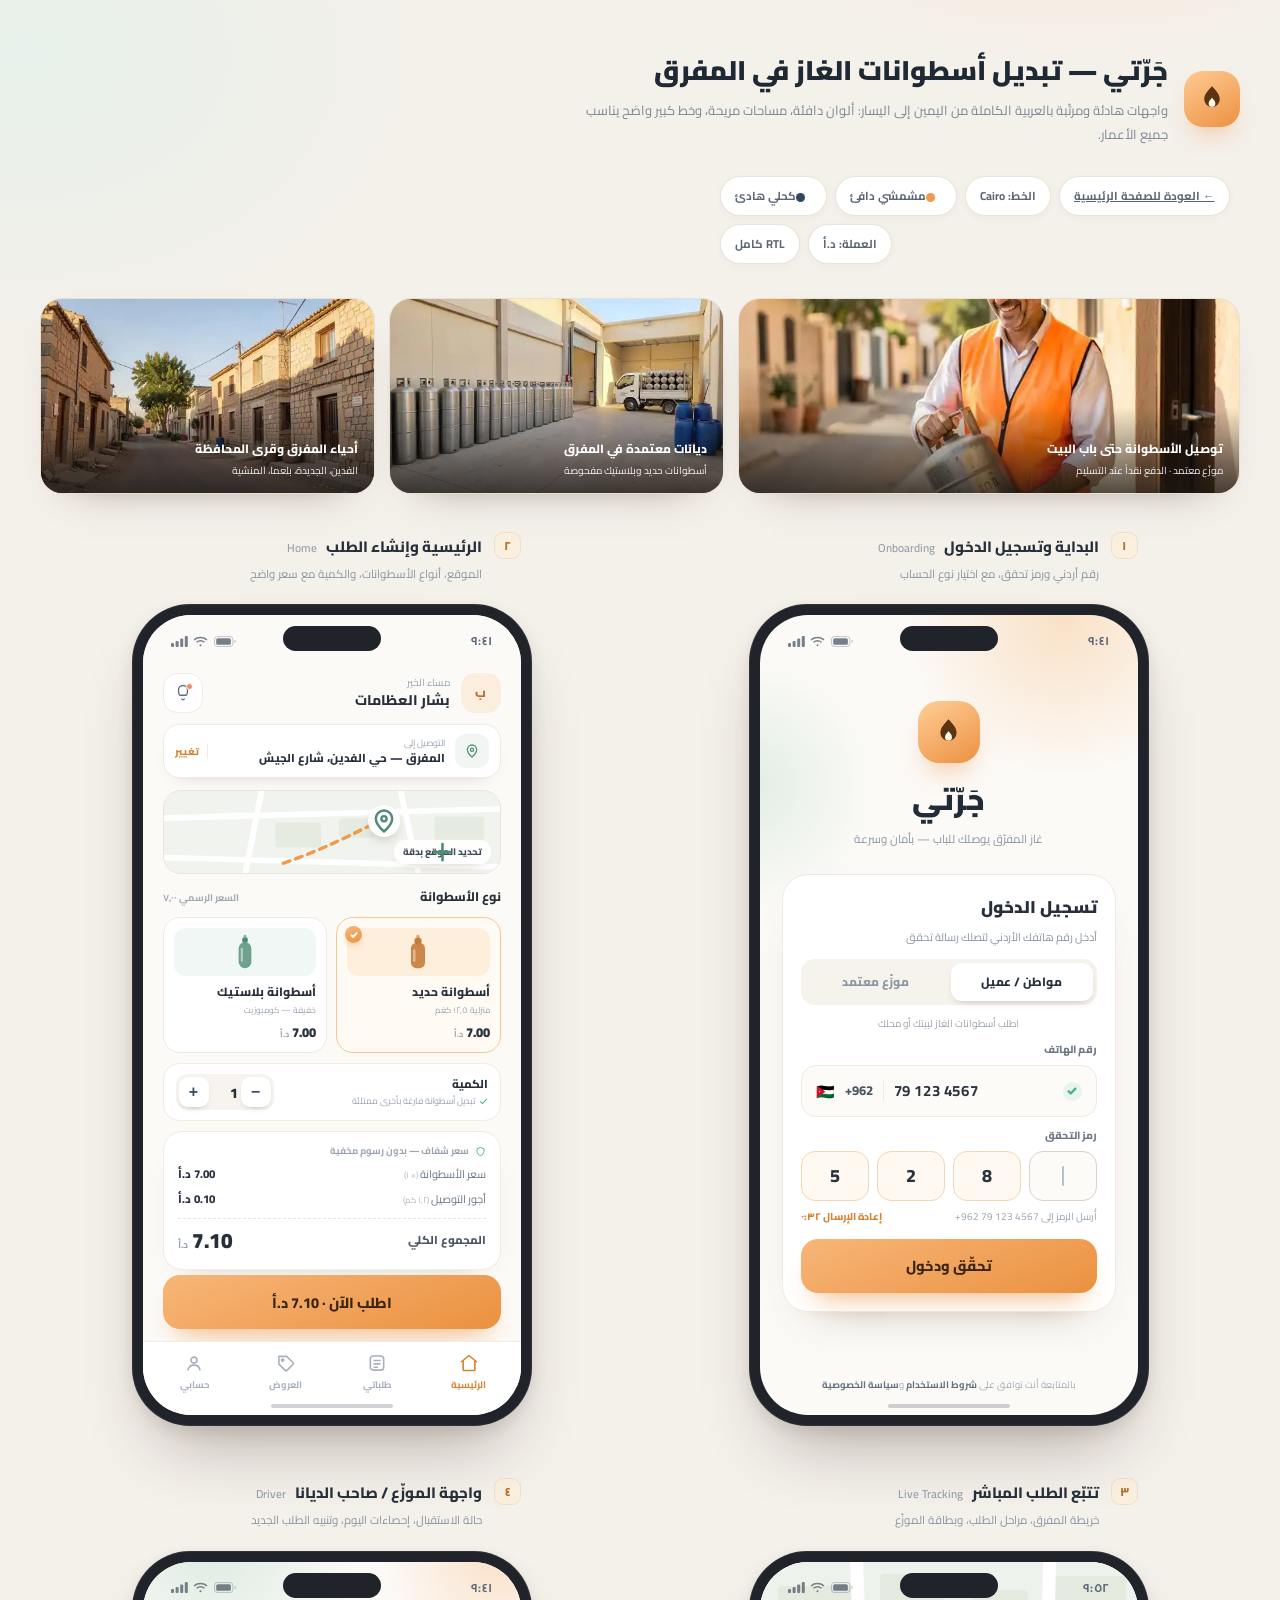
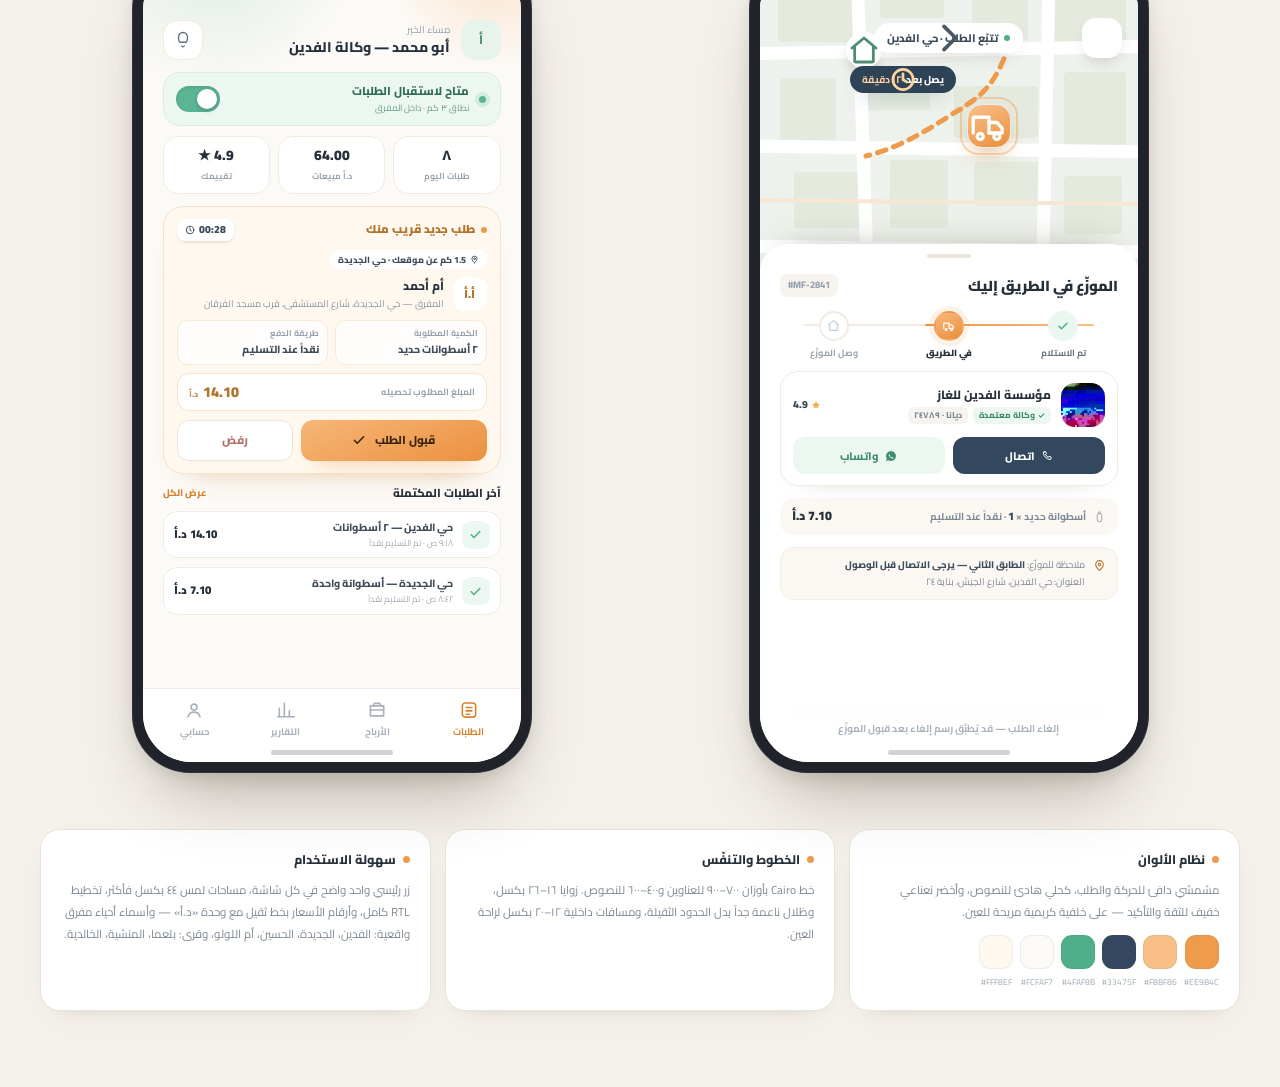
==== commit 4fbc0adf: "fix: use a valid data URI for the screens page favicon" ====
--- a/screens.html
+++ b/screens.html
@@ -8,7 +8,7 @@
 <link rel="preconnect" href="https://fonts.gstatic.com" crossorigin>
 <link href="https://fonts.googleapis.com/css2?family=Cairo:wght@400;500;600;700;800;900&display=swap" rel="stylesheet">
 <link rel="stylesheet" href="styles.css">
-<link rel="icon" href="image/png,%3Csvg xmlns='http://www.w3.org/2000/svg' viewBox='0 0 24 26'%3E%3Cpath d='M12 1.6c3.4 3.9 7.2 7.2 7.2 12.1a7.2 7.2 0 1 1-14.4 0C4.8 8.8 8.6 5.5 12 1.6Z' fill='%23EE9B4C'/%3E%3C/svg%3E">
+<link rel="icon" href="data:image/svg+xml,%3Csvg xmlns='http://www.w3.org/2000/svg' viewBox='0 0 24 26'%3E%3Cpath d='M12 1.6c3.4 3.9 7.2 7.2 7.2 12.1a7.2 7.2 0 1 1-14.4 0C4.8 8.8 8.6 5.5 12 1.6Z' fill='%23EE9B4C'/%3E%3C/svg%3E">
 </head>
 <body>
 
